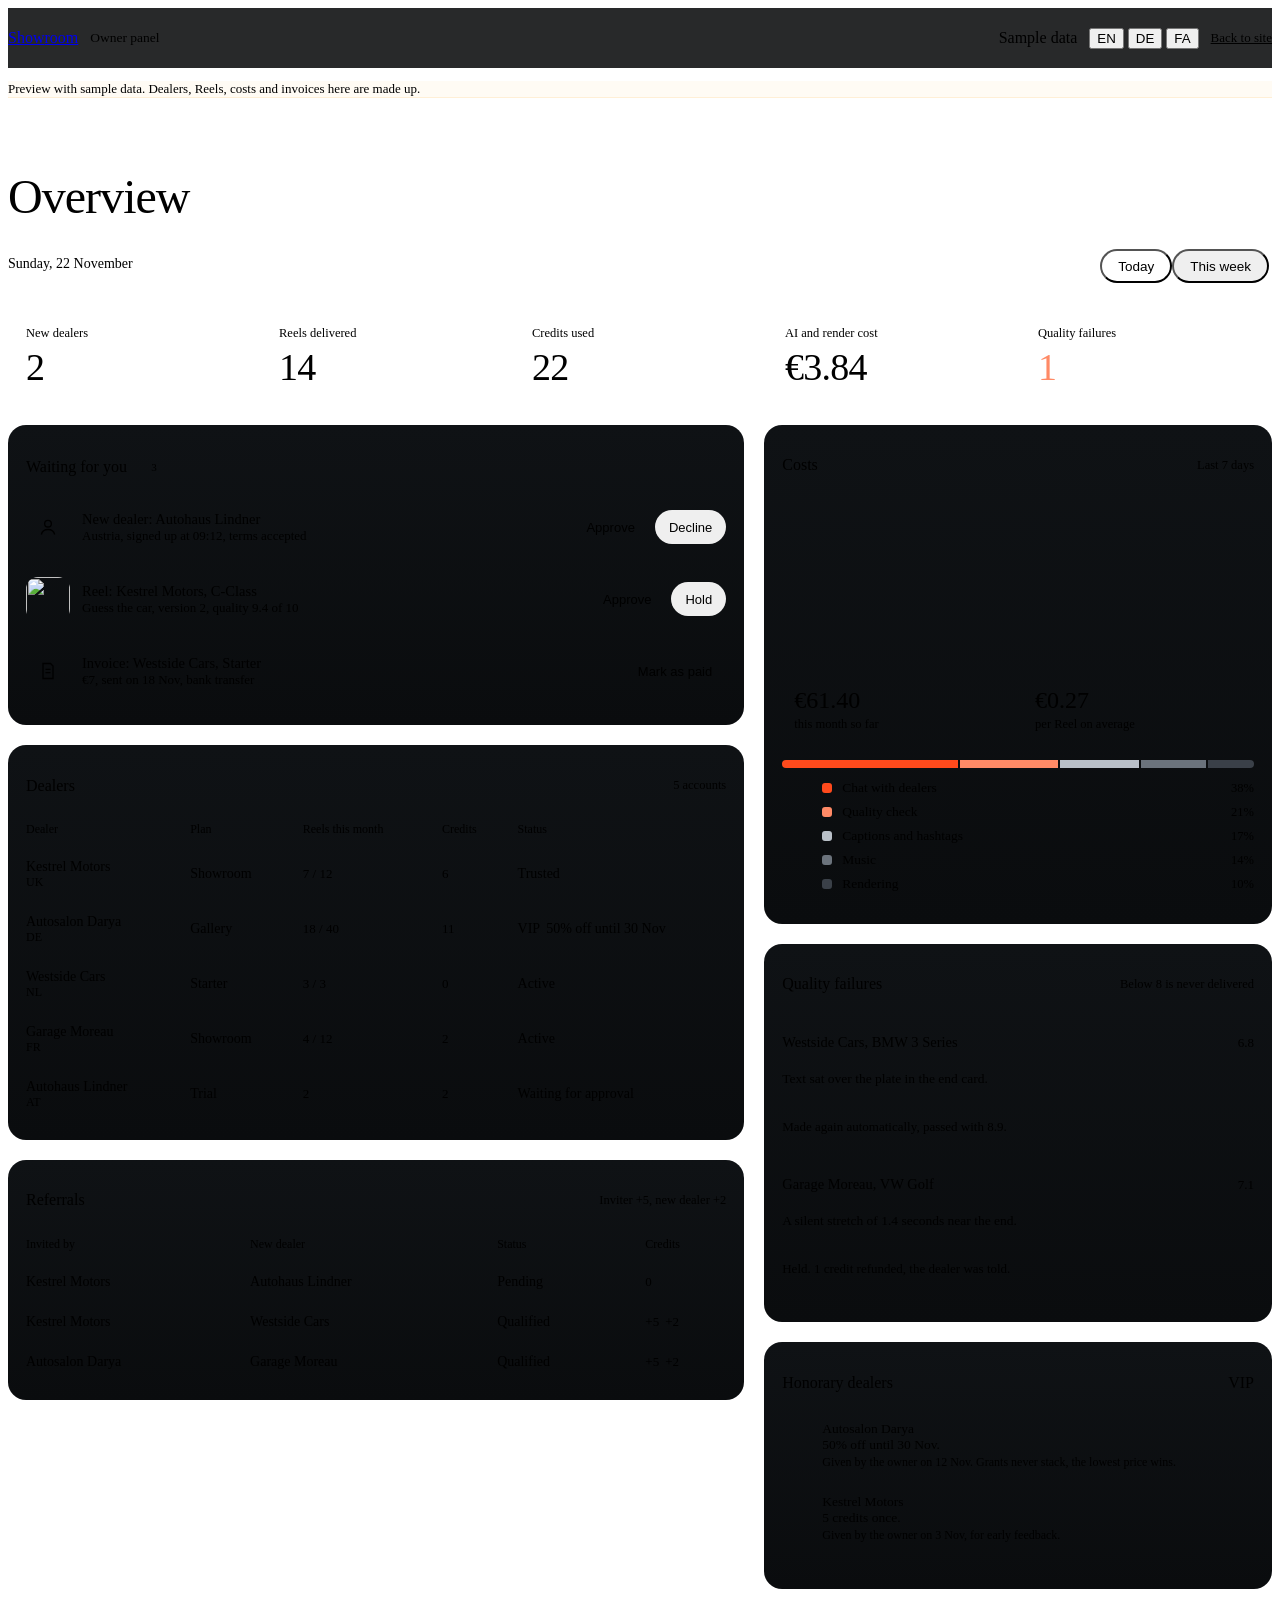
==== admin.html @ 6ef26a25 "preview: admin.html" ====
<!doctype html>
<html lang="en" dir="ltr">
<head>
<meta charset="utf-8">
<meta name="viewport" content="width=device-width, initial-scale=1, viewport-fit=cover">
<title>Showroom: owner panel preview</title>
<meta name="description" content="Preview of the Showroom owner panel with sample data: approvals, dealers, costs, quality failures and referrals.">
<meta name="robots" content="noindex">
<meta name="theme-color" content="#050607">
<link rel="icon" href="data:image/svg+xml,%3Csvg xmlns='http://www.w3.org/2000/svg' viewBox='0 0 32 32'%3E%3Crect width='32' height='32' rx='8' fill='%23050607'/%3E%3Crect x='8' y='15' width='16' height='2.5' fill='%23ff4a1c'/%3E%3C/svg%3E">
<link rel="preconnect" href="https://fonts.googleapis.com">
<link rel="preconnect" href="https://fonts.gstatic.com" crossorigin>
<link href="https://fonts.googleapis.com/css2?family=Inter+Tight:wght@300;400;500;600&family=JetBrains+Mono:wght@400;500&family=Vazirmatn:wght@300;400;500;600&display=swap" rel="stylesheet">
<link rel="stylesheet" href="assets/site.css">
<style>
  .bar-top { position: sticky; top: 0; z-index: 40; display: flex; align-items: center; gap: 12px; height: 60px; padding-inline: var(--gut); background: rgba(5,6,7,.86); -webkit-backdrop-filter: blur(14px); backdrop-filter: blur(14px); border-bottom: 1px solid var(--line); }
  .bar-top .where { color: var(--steel); font-size: 13.5px; white-space: nowrap; }
  .bar-top .sample { margin-inline-start: auto; }
  .bar-top .back { font-size: 13px; color: var(--mist); white-space: nowrap; }
  @media (max-width: 640px) { .bar-top .where, .bar-top .back { display: none; } .bar-top .sample { font-size: 9.5px; padding: 4px 8px; } }
  .notice { padding: 10px var(--gut); font-size: 13px; color: var(--warn); background: rgba(255,184,77,.06); border-bottom: 1px solid rgba(255,184,77,.18); }
  main { padding-block: 28px 64px; }
  .head { display: flex; flex-wrap: wrap; justify-content: space-between; align-items: flex-end; gap: 16px; margin-bottom: 22px; }
  .head h1 { font-weight: 300; font-size: clamp(30px, 4vw, 48px); letter-spacing: -.02em; line-height: 1.1; }
  [dir="rtl"] .head h1 { letter-spacing: 0; }
  .head p { color: var(--steel); font-size: 14px; margin-top: 6px; }
  .seg { display: inline-flex; padding: 3px; border-radius: 999px; border: 1px solid var(--line-2); }
  .seg button { height: 34px; padding: 0 16px; border-radius: 999px; font-size: 13.5px; color: var(--steel); }
  .seg button[aria-pressed="true"] { background: var(--fog); color: var(--accent-ink); }
  .kpis { display: grid; grid-template-columns: repeat(2, minmax(0, 1fr)); gap: 1px; background: var(--line); border: 1px solid var(--line); border-radius: 18px; overflow: hidden; margin-bottom: 20px; }
  @media (min-width: 700px) { .kpis { grid-template-columns: repeat(3, minmax(0, 1fr)); } }
  @media (min-width: 1100px) { .kpis { grid-template-columns: repeat(5, minmax(0, 1fr)); } }
  .kpi { background: var(--black); padding: 18px 18px 16px; min-width: 0; }
  .kpi span { display: block; font-size: 12.5px; color: var(--steel); }
  .kpi b { display: block; margin-top: 6px; font-size: clamp(28px, 3vw, 38px); font-weight: 300; letter-spacing: -.02em; line-height: 1.1; }
  .kpi.bad b { color: #ff8a66; }
  .kpi small { display: block; margin-top: 4px; font-size: 12px; color: var(--steel); }
  .kpi:last-child:nth-child(odd) { grid-column: 1 / -1; }
  @media (min-width: 700px) { .kpi:last-child:nth-child(odd) { grid-column: auto; } }
  .cols { display: grid; gap: 20px; }
  @media (min-width: 1100px) { .cols { grid-template-columns: minmax(0, 1.45fr) minmax(0, 1fr); align-items: start; } }
  .col { display: grid; gap: 20px; min-width: 0; }
  .box { border: 1px solid var(--line); border-radius: 18px; background: linear-gradient(180deg, #0f1215, #0a0c0e); padding: 18px; min-width: 0; }
  .box-h { display: flex; justify-content: space-between; align-items: center; gap: 12px; margin-bottom: 14px; }
  .box-h h2 { font-size: 16px; font-weight: 500; display: flex; align-items: center; gap: 10px; }
  .count { font-family: var(--mono); font-size: 11px; min-width: 22px; height: 22px; padding: 0 6px; border-radius: 999px; display: inline-grid; place-items: center; background: var(--accent); color: var(--accent-ink); }
  .box-h small { color: var(--steel); font-size: 12.5px; }

  /* approvals */
  .ap { display: grid; grid-template-columns: 44px minmax(0, 1fr); gap: 12px; padding: 14px 0; border-top: 1px solid var(--line); align-items: center; }
  .ap:first-of-type { border-top: 0; padding-top: 0; }
  .ap .ic { width: 44px; height: 44px; border-radius: 12px; display: grid; place-items: center; background: var(--graphite-2); border: 1px solid var(--line); overflow: hidden; }
  .ap .ic img { width: 100%; height: 100%; object-fit: cover; }
  .ap .ic svg { width: 20px; height: 20px; color: var(--mist); }
  .ap b { display: block; font-weight: 500; font-size: 14.5px; }
  .ap span.d { display: block; color: var(--steel); font-size: 13px; }
  .ap .acts { grid-column: 1 / -1; display: flex; flex-wrap: wrap; gap: 6px; }
  @media (min-width: 640px) { .ap { grid-template-columns: 44px minmax(0, 1fr) auto; } .ap .acts { grid-column: auto; } }
  .acts button { height: 34px; padding: 0 14px; border-radius: 999px; border: 1px solid var(--line-2); font-size: 13px; white-space: nowrap; }
  .acts button:hover { background: rgba(255,255,255,.06); }
  .acts button.go { background: var(--accent); border-color: var(--accent); color: var(--accent-ink); font-weight: 500; }
  .empty { color: var(--steel); font-size: 14px; padding: 8px 0; display: none; }

  /* tables that become cards on phones */
  table { width: 100%; border-collapse: collapse; font-size: 14px; }
  th { text-align: start; font-weight: 400; font-size: 12px; color: var(--steel); padding: 0 10px 10px; white-space: nowrap; }
  td { padding: 12px 10px; border-top: 1px solid var(--line); vertical-align: middle; }
  th:first-child, td:first-child { padding-inline-start: 0; }
  th:last-child, td:last-child { padding-inline-end: 0; }
  td .nm { font-weight: 500; direction: ltr; unicode-bidi: isolate; }
  td .sub { display: block; color: var(--steel); font-size: 12px; }
  .badges { display: flex; flex-wrap: wrap; gap: 6px; }
  .mono { font-family: var(--mono); font-size: 13px; direction: ltr; unicode-bidi: isolate; }
  @media (max-width: 767px) {
    table, tbody, tr, td { display: block; width: 100%; }
    thead { display: none; }
    tr { padding: 12px 0; border-top: 1px solid var(--line); }
    tr:first-child { border-top: 0; padding-top: 0; }
    td { border: 0; padding: 4px 0; display: flex; justify-content: space-between; align-items: center; gap: 12px; }
    td::before { content: attr(data-label); color: var(--steel); font-size: 12.5px; flex: none; }
    td.first { display: block; padding-bottom: 6px; }
    td.first::before { content: none; }
  }

  /* costs */
  .chart { display: grid; grid-template-columns: repeat(7, minmax(0, 1fr)); gap: 8px; align-items: end; height: 150px; padding-top: 8px; direction: ltr; }
  [dir="rtl"] .chart { direction: rtl; }
  .chart .c { display: grid; grid-template-rows: 1fr auto auto; gap: 6px; height: 100%; text-align: center; min-width: 0; }
  .chart .c i { align-self: end; display: block; border-radius: 6px 6px 2px 2px; background: linear-gradient(180deg, rgba(255,255,255,.28), rgba(255,255,255,.12)); transform-origin: bottom; }
  .chart .c.now i { background: linear-gradient(180deg, #ff6a40, var(--accent)); box-shadow: 0 0 18px rgba(255,74,28,.35); }
  .chart .c span { font-family: var(--mono); font-size: 10.5px; color: var(--steel); }
  .chart .c em { font-style: normal; font-family: var(--mono); font-size: 10.5px; color: var(--mist); }
  .totals { margin-top: 16px; display: grid; grid-template-columns: 1fr 1fr; gap: 10px; }
  .totals div { border: 1px solid var(--line); border-radius: 12px; padding: 12px; }
  .totals b { display: block; font-size: 24px; font-weight: 300; }
  .totals span { font-size: 12.5px; color: var(--steel); }
  .split { margin-top: 16px; display: flex; height: 8px; border-radius: 4px; overflow: hidden; gap: 2px; }
  .split i { display: block; height: 100%; }
  .legend { margin-top: 12px; list-style: none; display: grid; gap: 8px; font-size: 13.5px; }
  .legend li { display: grid; grid-template-columns: 10px 1fr auto; gap: 10px; align-items: center; }
  .legend li i { width: 10px; height: 10px; border-radius: 3px; }
  .legend li b { font-family: var(--mono); font-weight: 400; font-size: 12.5px; color: var(--mist); }

  /* qa */
  .qa { padding: 14px 0; border-top: 1px solid var(--line); display: grid; gap: 6px; }
  .qa:first-of-type { border-top: 0; padding-top: 0; }
  .qa-h { display: flex; justify-content: space-between; gap: 10px; align-items: center; }
  .qa-h b { font-weight: 500; font-size: 14.5px; }
  .qa p { color: var(--mist); font-size: 13.5px; }
  .qa .res { font-size: 13px; color: var(--steel); }
  .log { list-style: none; display: grid; gap: 0; }
  .log li { padding: 12px 0; border-top: 1px solid var(--line); font-size: 13.5px; color: var(--mist); }
  .log li:first-child { border-top: 0; padding-top: 0; }
  .log b { color: var(--fog); font-weight: 500; }
  .log small { display: block; color: var(--steel); font-size: 12px; margin-top: 2px; }
</style>
</head>
<body>
<header class="bar-top">
  <a class="logo" href="index.html" aria-label="Showroom">Show<i></i>room</a>
  <span class="where" data-t="where">Owner panel</span>
  <span class="sample" data-t="sample">Sample data</span>
  <div class="langs" role="group" aria-label="Language">
    <button type="button" data-lang="en" aria-pressed="true">EN</button>
    <button type="button" data-lang="de" aria-pressed="false">DE</button>
    <button type="button" data-lang="fa" aria-pressed="false">FA</button>
  </div>
  <a class="back" href="index.html" data-t="back">Back to site</a>
</header>
<p class="notice" data-t="notice">Preview with sample data. Dealers, Reels, costs and invoices here are made up.</p>

<main class="wrap">
  <div class="head">
    <div><h1 data-t="h1">Overview</h1><p data-t="date">Sunday, 22 November</p></div>
    <div class="seg" role="group" data-ta="range">
      <button type="button" data-r="day" aria-pressed="true" data-t="r_day">Today</button>
      <button type="button" data-r="week" aria-pressed="false" data-t="r_week">This week</button>
    </div>
  </div>

  <div class="kpis" id="kpis">
    <div class="kpi"><span data-t="k1">New dealers</span><b data-k="dealers">2</b></div>
    <div class="kpi"><span data-t="k2">Reels delivered</span><b data-k="reels">14</b></div>
    <div class="kpi"><span data-t="k3">Credits used</span><b data-k="credits">22</b></div>
    <div class="kpi"><span data-t="k4">AI and render cost</span><b data-k="cost">€3.84</b></div>
    <div class="kpi bad"><span data-t="k5">Quality failures</span><b data-k="qa">1</b></div>
  </div>

  <div class="cols">
    <div class="col">
      <section class="box" aria-labelledby="ap-h">
        <div class="box-h"><h2 id="ap-h"><span data-t="ap_h">Waiting for you</span><span class="count" id="apn">3</span></h2></div>
        <div id="aps">
          <div class="ap">
            <span class="ic"><svg viewBox="0 0 24 24" fill="none" stroke="currentColor" stroke-width="1.6" aria-hidden="true"><circle cx="12" cy="8" r="4"/><path d="M4 21c1-4 4-6 8-6s7 2 8 6"/></svg></span>
            <div><b data-t="ap1">New dealer: Autohaus Lindner</b><span class="d" data-t="ap1d">Austria, signed up at 09:12, terms accepted</span></div>
            <div class="acts"><button type="button" class="go" data-t="b_ok">Approve</button><button type="button" data-t="b_no">Decline</button></div>
          </div>
          <div class="ap">
            <span class="ic"><img src="assets/reel-front.jpg" alt="" width="540" height="960"></span>
            <div><b data-t="ap2">Reel: Kestrel Motors, C-Class</b><span class="d" data-t="ap2d">Guess the car, version 2, quality 9.4 of 10</span></div>
            <div class="acts"><button type="button" class="go" data-t="b_ok">Approve</button><button type="button" data-t="b_hold">Hold</button></div>
          </div>
          <div class="ap">
            <span class="ic"><svg viewBox="0 0 24 24" fill="none" stroke="currentColor" stroke-width="1.6" aria-hidden="true"><path d="M6 3h9l3 3v15H6z"/><path d="M9 10h6M9 14h6"/></svg></span>
            <div><b data-t="ap3">Invoice: Westside Cars, Starter</b><span class="d" data-t="ap3d">€7, sent on 18 Nov, bank transfer</span></div>
            <div class="acts"><button type="button" class="go" data-t="b_paid">Mark as paid</button></div>
          </div>
        </div>
        <p class="empty" id="apEmpty" data-t="ap_empty">Nothing is waiting. Well done.</p>
      </section>

      <section class="box" aria-labelledby="dl-h">
        <div class="box-h"><h2 id="dl-h" data-t="dl_h">Dealers</h2><small data-t="dl_s">5 accounts</small></div>
        <table>
          <thead><tr><th data-t="c_d">Dealer</th><th data-t="c_p">Plan</th><th data-t="c_r">Reels this month</th><th data-t="c_c">Credits</th><th data-t="c_s">Status</th></tr></thead>
          <tbody>
            <tr><td class="first"><span class="nm">Kestrel Motors</span><span class="sub">UK</span></td><td data-l="c_p">Showroom</td><td data-l="c_r"><span class="mono">7 / 12</span></td><td data-l="c_c"><span class="mono">6</span></td><td data-l="c_s"><span class="pill ok" data-t="s_trust">Trusted</span></td></tr>
            <tr><td class="first"><span class="nm">Autosalon Darya</span><span class="sub">DE</span></td><td data-l="c_p">Gallery</td><td data-l="c_r"><span class="mono">18 / 40</span></td><td data-l="c_c"><span class="mono">11</span></td><td data-l="c_s"><span class="badges"><span class="pill vip">VIP</span><span class="pill" data-t="s_vip">50% off until 30 Nov</span></span></td></tr>
            <tr><td class="first"><span class="nm">Westside Cars</span><span class="sub">NL</span></td><td data-l="c_p">Starter</td><td data-l="c_r"><span class="mono">3 / 3</span></td><td data-l="c_c"><span class="mono">0</span></td><td data-l="c_s"><span class="pill" data-t="s_act">Active</span></td></tr>
            <tr><td class="first"><span class="nm">Garage Moreau</span><span class="sub">FR</span></td><td data-l="c_p">Showroom</td><td data-l="c_r"><span class="mono">4 / 12</span></td><td data-l="c_c"><span class="mono">2</span></td><td data-l="c_s"><span class="pill" data-t="s_act">Active</span></td></tr>
            <tr><td class="first"><span class="nm">Autohaus Lindner</span><span class="sub">AT</span></td><td data-l="c_p" data-t="trial">Trial</td><td data-l="c_r"><span class="mono">2</span></td><td data-l="c_c"><span class="mono">2</span></td><td data-l="c_s"><span class="pill warn" data-t="s_wait">Waiting for approval</span></td></tr>
          </tbody>
        </table>
      </section>

      <section class="box" aria-labelledby="rf-h">
        <div class="box-h"><h2 id="rf-h" data-t="rf_h">Referrals</h2><small data-t="rf_s">Inviter +5, new dealer +2</small></div>
        <table>
          <thead><tr><th data-t="c_inv">Invited by</th><th data-t="c_new">New dealer</th><th data-t="c_st">Status</th><th data-t="c_cr">Credits</th></tr></thead>
          <tbody>
            <tr><td class="first"><span class="nm">Kestrel Motors</span></td><td data-l="c_new"><span class="nm">Autohaus Lindner</span></td><td data-l="c_st"><span class="pill warn" data-t="pend">Pending</span></td><td data-l="c_cr"><span class="mono">0</span></td></tr>
            <tr><td class="first"><span class="nm">Kestrel Motors</span></td><td data-l="c_new"><span class="nm">Westside Cars</span></td><td data-l="c_st"><span class="pill ok" data-t="qual">Qualified</span></td><td data-l="c_cr"><span class="badges"><span class="pill mono">+5</span><span class="pill mono">+2</span></span></td></tr>
            <tr><td class="first"><span class="nm">Autosalon Darya</span></td><td data-l="c_new"><span class="nm">Garage Moreau</span></td><td data-l="c_st"><span class="pill ok" data-t="qual">Qualified</span></td><td data-l="c_cr"><span class="badges"><span class="pill mono">+5</span><span class="pill mono">+2</span></span></td></tr>
          </tbody>
        </table>
      </section>
    </div>

    <div class="col">
      <section class="box" aria-labelledby="cs-h">
        <div class="box-h"><h2 id="cs-h" data-t="cs_h">Costs</h2><small data-t="cs_s">Last 7 days</small></div>
        <div class="chart" id="chart" aria-hidden="true"></div>
        <div class="totals">
          <div><b class="ltr" data-t="cs_m">€61.40</b><span data-t="cs_ml">this month so far</span></div>
          <div><b class="ltr" data-t="cs_r">€0.27</b><span data-t="cs_rl">per Reel on average</span></div>
        </div>
        <div class="split" aria-hidden="true"><i style="flex:38;background:#ff4a1c"></i><i style="flex:21;background:#ff8a66"></i><i style="flex:17;background:#b9c0c8"></i><i style="flex:14;background:#6b737c"></i><i style="flex:10;background:#3a4048"></i></div>
        <ul class="legend">
          <li><i style="background:#ff4a1c"></i><span data-t="x1">Chat with dealers</span><b>38%</b></li>
          <li><i style="background:#ff8a66"></i><span data-t="x2">Quality check</span><b>21%</b></li>
          <li><i style="background:#b9c0c8"></i><span data-t="x3">Captions and hashtags</span><b>17%</b></li>
          <li><i style="background:#6b737c"></i><span data-t="x4">Music</span><b>14%</b></li>
          <li><i style="background:#3a4048"></i><span data-t="x5">Rendering</span><b>10%</b></li>
        </ul>
      </section>

      <section class="box" aria-labelledby="qa-h">
        <div class="box-h"><h2 id="qa-h" data-t="qa_h">Quality failures</h2><small data-t="qa_s">Below 8 is never delivered</small></div>
        <div class="qa">
          <div class="qa-h"><b><span class="ltr">Westside Cars</span>, BMW 3 Series</b><span class="pill warn mono">6.8</span></div>
          <p data-t="qa1">Text sat over the plate in the end card.</p>
          <p class="res" data-t="qa1r">Made again automatically, passed with 8.9.</p>
        </div>
        <div class="qa">
          <div class="qa-h"><b><span class="ltr">Garage Moreau</span>, VW Golf</b><span class="pill warn mono">7.1</span></div>
          <p data-t="qa2">A silent stretch of 1.4 seconds near the end.</p>
          <p class="res" data-t="qa2r">Held. 1 credit refunded, the dealer was told.</p>
        </div>
      </section>

      <section class="box" aria-labelledby="hn-h">
        <div class="box-h"><h2 id="hn-h" data-t="hn_h">Honorary dealers</h2><span class="pill vip">VIP</span></div>
        <ul class="log">
          <li><b class="ltr" style="display:block">Autosalon Darya</b><span data-t="hn1">50% off until 30 Nov.</span><small data-t="hn1s">Given by the owner on 12 Nov. Grants never stack, the lowest price wins.</small></li>
          <li><b class="ltr" style="display:block">Kestrel Motors</b><span data-t="hn2">5 credits once.</span><small data-t="hn2s">Given by the owner on 3 Nov, for early feedback.</small></li>
        </ul>
      </section>
    </div>
  </div>
</main>

<script>
window.T = {
  en: {
    _title: "Showroom: owner panel preview", where: "Owner panel", sample: "Sample data", back: "Back to site",
    notice: "Preview with sample data. Dealers, Reels, costs and invoices here are made up.",
    h1: "Overview", date: "Sunday, 22 November", range: "Time range", r_day: "Today", r_week: "This week",
    k1: "New dealers", k2: "Reels delivered", k3: "Credits used", k4: "AI and render cost", k5: "Quality failures",
    ap_h: "Waiting for you", ap1: "New dealer: Autohaus Lindner", ap1d: "Austria, signed up at 09:12, terms accepted",
    ap2: "Reel: Kestrel Motors, C-Class", ap2d: "Guess the car, version 2, quality 9.4 of 10",
    ap3: "Invoice: Westside Cars, Starter", ap3d: "€7, sent on 18 Nov, bank transfer",
    b_ok: "Approve", b_no: "Decline", b_hold: "Hold", b_paid: "Mark as paid", ap_empty: "Nothing is waiting. Well done.", done: "Done (sample only)",
    dl_h: "Dealers", dl_s: "5 accounts", c_d: "Dealer", c_p: "Plan", c_r: "Reels this month", c_c: "Credits", c_s: "Status",
    s_trust: "Trusted", s_vip: "50% off until 30 Nov", s_act: "Active", s_wait: "Waiting for approval", trial: "Trial",
    rf_h: "Referrals", rf_s: "Inviter +5, new dealer +2", c_inv: "Invited by", c_new: "New dealer", c_st: "Status", c_cr: "Credits", pend: "Pending", qual: "Qualified",
    cs_h: "Costs", cs_s: "Last 7 days", cs_m: "€61.40", cs_ml: "this month so far", cs_r: "€0.27", cs_rl: "per Reel on average",
    x1: "Chat with dealers", x2: "Quality check", x3: "Captions and hashtags", x4: "Music", x5: "Rendering",
    qa_h: "Quality failures", qa_s: "Below 8 is never delivered",
    qa1: "Text sat over the plate in the end card.", qa1r: "Made again automatically, passed with 8.9.",
    qa2: "A silent stretch of 1.4 seconds near the end.", qa2r: "Held. 1 credit refunded, the dealer was told.",
    hn_h: "Honorary dealers", hn1: "50% off until 30 Nov.", hn1s: "Given by the owner on 12 Nov. Grants never stack, the lowest price wins.",
    hn2: "5 credits once.", hn2s: "Given by the owner on 3 Nov, for early feedback.",
    days: ["16", "17", "18", "19", "20", "21", "22"]
  },
  de: {
    _title: "Showroom: Inhaber-Panel (Vorschau)", where: "Inhaber-Panel", sample: "Beispieldaten", back: "Zur Website",
    notice: "Vorschau mit Beispieldaten. Händler, Reels, Kosten und Rechnungen hier sind erfunden.",
    h1: "Übersicht", date: "Sonntag, 22. November", range: "Zeitraum", r_day: "Heute", r_week: "Diese Woche",
    k1: "Neue Händler", k2: "Gelieferte Reels", k3: "Genutzte Credits", k4: "KI- und Renderkosten", k5: "Qualitätsfehler",
    ap_h: "Wartet auf dich", ap1: "Neuer Händler: Autohaus Lindner", ap1d: "Österreich, angemeldet um 09:12, AGB akzeptiert",
    ap2: "Reel: Kestrel Motors, C-Klasse", ap2d: "Rate das Auto, Version 2, Qualität 9,4 von 10",
    ap3: "Rechnung: Westside Cars, Starter", ap3d: "7 €, gesendet am 18. Nov., Überweisung",
    b_ok: "Freigeben", b_no: "Ablehnen", b_hold: "Anhalten", b_paid: "Als bezahlt markieren", ap_empty: "Nichts wartet. Gut gemacht.", done: "Erledigt (nur Beispiel)",
    dl_h: "Händler", dl_s: "5 Konten", c_d: "Händler", c_p: "Paket", c_r: "Reels im Monat", c_c: "Credits", c_s: "Status",
    s_trust: "Vertraut", s_vip: "50 % Rabatt bis 30. Nov.", s_act: "Aktiv", s_wait: "Wartet auf Freigabe", trial: "Probemonat",
    rf_h: "Empfehlungen", rf_s: "Einlader +5, neuer Händler +2", c_inv: "Eingeladen von", c_new: "Neuer Händler", c_st: "Status", c_cr: "Credits", pend: "Offen", qual: "Qualifiziert",
    cs_h: "Kosten", cs_s: "Letzte 7 Tage", cs_m: "61,40 €", cs_ml: "in diesem Monat bisher", cs_r: "0,27 €", cs_rl: "pro Reel im Schnitt",
    x1: "Chat mit Händlern", x2: "Qualitätsprüfung", x3: "Captions und Hashtags", x4: "Musik", x5: "Rendern",
    qa_h: "Qualitätsfehler", qa_s: "Unter 8 wird nie geliefert",
    qa1: "Text lag auf der Endkarte über dem Kennzeichen.", qa1r: "Automatisch neu gemacht, mit 8,9 bestanden.",
    qa2: "Eine stille Stelle von 1,4 Sekunden kurz vor Schluss.", qa2r: "Angehalten. 1 Credit erstattet, der Händler wurde informiert.",
    hn_h: "Ehrenhändler", hn1: "50 % Rabatt bis 30. Nov.", hn1s: "Vergeben vom Inhaber am 12. Nov. Vergünstigungen addieren sich nie, der niedrigste Preis gilt.",
    hn2: "Einmalig 5 Credits.", hn2s: "Vergeben vom Inhaber am 3. Nov., für frühes Feedback."
  },
  fa: {
    _title: "Showroom: پیش‌نمایش پنل مدیر", where: "پنل مدیر", sample: "داده‌ی نمونه", back: "بازگشت به سایت",
    notice: "این صفحه فقط پیش‌نمایش با داده‌های نمونه است. نمایشگاه‌ها، ریلزها، هزینه‌ها و فاکتورها ساختگی‌اند.",
    h1: "نمای کلی", date: "یکشنبه، ۲۲ نوامبر", range: "بازه‌ی زمانی", r_day: "امروز", r_week: "این هفته",
    k1: "نمایشگاه تازه", k2: "ریلز تحویل‌شده", k3: "اعتبار مصرف‌شده", k4: "هزینه‌ی هوش مصنوعی و ساخت", k5: "رد شده در بررسی کیفیت",
    ap_h: "منتظر تو", ap1: "نمایشگاه تازه: Autohaus Lindner", ap1d: "اتریش، ثبت‌نام ساعت ۰۹:۱۲، شرایط را پذیرفته",
    ap2: "ریلز: Kestrel Motors، سی‌کلاس", ap2d: "حدس بزن کدام ماشین، نسخه‌ی ۲، کیفیت ۹٫۴ از ۱۰",
    ap3: "فاکتور: Westside Cars، بسته‌ی Starter", ap3d: "۷ یورو، فرستاده‌شده در ۱۸ نوامبر، واریز بانکی",
    b_ok: "تأیید", b_no: "رد", b_hold: "نگه دار", b_paid: "پرداخت شد", ap_empty: "چیزی منتظر نیست. عالی.", done: "انجام شد (فقط نمونه)",
    dl_h: "نمایشگاه‌ها", dl_s: "۵ حساب", c_d: "نمایشگاه", c_p: "بسته", c_r: "ریلزهای این ماه", c_c: "اعتبار", c_s: "وضعیت",
    s_trust: "مورد اعتماد", s_vip: "۵۰٪ تخفیف تا ۳۰ نوامبر", s_act: "فعال", s_wait: "منتظر تأیید", trial: "ماه آزمایشی",
    rf_h: "دعوت‌ها", rf_s: "دعوت‌کننده ۵ اعتبار، تازه‌وارد ۲ اعتبار", c_inv: "دعوت‌کننده", c_new: "نمایشگاه تازه", c_st: "وضعیت", c_cr: "اعتبار", pend: "در انتظار", qual: "کامل شد",
    cs_h: "هزینه‌ها", cs_s: "۷ روز گذشته", cs_m: "۶۱٫۴۰ یورو", cs_ml: "از اول این ماه", cs_r: "۰٫۲۷ یورو", cs_rl: "به‌طور میانگین برای هر ریلز",
    x1: "چت با نمایشگاه‌ها", x2: "بررسی کیفیت", x3: "متن پست و هشتگ", x4: "آهنگ", x5: "ساخت ویدیو",
    qa_h: "رد شده در بررسی کیفیت", qa_s: "زیر ۸ هیچ‌وقت تحویل نمی‌شود",
    qa1: "در کارت آخر، متن روی پلاک افتاده بود.", qa1r: "خودکار دوباره ساخته شد و با ۸٫۹ قبول شد.",
    qa2: "نزدیک آخر ویدیو ۱٫۴ ثانیه بی‌صدا بود.", qa2r: "نگه داشته شد. ۱ اعتبار برگشت و به نمایشگاه خبر داده شد.",
    hn_h: "کاربران افتخاری", hn1: "۵۰٪ تخفیف تا ۳۰ نوامبر.", hn1s: "مدیر در ۱۲ نوامبر داده است. امتیازها روی هم جمع نمی‌شوند و کمترین قیمت حساب می‌شود.",
    hn2: "یک بار ۵ اعتبار.", hn2s: "مدیر در ۳ نوامبر داده است، برای نظرهای اولیه.",
    days: ["۱۶", "۱۷", "۱۸", "۱۹", "۲۰", "۲۱", "۲۲"]
  }
};
</script>
<script src="assets/site.js"></script>
<script src="https://cdnjs.cloudflare.com/ajax/libs/gsap/3.12.5/gsap.min.js"></script>
<script>
(function () {
  const SR = window.SR, G = window.gsap && !SR.reduce ? window.gsap : null;
  const COST = [2.10, 2.90, 3.40, 2.20, 3.10, 2.20, 3.84];
  const DATA = { day: { dealers: 2, reels: 14, credits: 22, cost: 3.84, qa: 1 }, week: { dealers: 5, reels: 71, credits: 104, cost: 19.74, qa: 4 } };
  let range = "day";
  const money = (v) => { const s = v.toFixed(2); return SR.lang === "de" ? s.replace(".", ",") + " €" : SR.lang === "fa" ? SR.digits(s) + " یورو" : "€" + s; };
  function paintKpis(anim) {
    const d = DATA[range];
    document.querySelectorAll("[data-k]").forEach((b) => {
      const k = b.dataset.k, v = d[k];
      const show = (x) => { b.textContent = k === "cost" ? money(x) : SR.digits(Math.round(x)); };
      if (G && anim) { const o = { x: 0 }; G.to(o, { x: v, duration: .9, ease: "power3.out", onUpdate: () => show(o.x) }); } else show(v);
    });
  }
  function paintChart(anim) {
    const ch = document.getElementById("chart"), days = SR.tr("days") || T.en.days, max = Math.max(...COST);
    ch.innerHTML = COST.map((v, i) => `<div class="c${i === 6 ? " now" : ""}"><i style="height:${Math.round((v / max) * 100)}%"></i><em>${SR.digits(v.toFixed(1))}</em><span>${days[i]}</span></div>`).join("");
    if (G && anim) G.from("#chart i", { scaleY: 0, stagger: .06, duration: .8, ease: "expo.out" });
  }
  function labels() { document.querySelectorAll("td[data-l]").forEach((td) => td.setAttribute("data-label", SR.tr(td.dataset.l))); }
  document.querySelectorAll(".seg button").forEach((b) => b.addEventListener("click", () => {
    range = b.dataset.r;
    document.querySelectorAll(".seg button").forEach((x) => x.setAttribute("aria-pressed", String(x === b)));
    paintKpis(true);
  }));
  // approvals: act on one, it leaves the list
  document.getElementById("aps").addEventListener("click", (e) => {
    const b = e.target.closest(".acts button"); if (!b) return;
    const row = b.closest(".ap");
    const gone = () => {
      row.remove();
      const n = document.querySelectorAll("#aps .ap").length;
      document.getElementById("apn").textContent = SR.digits(n);
      if (!n) document.getElementById("apEmpty").style.display = "block";
    };
    SR.toast(SR.tr("done"));
    if (G) G.to(row, { opacity: 0, x: SR.lang === "fa" ? -30 : 30, duration: .45, ease: "power3.in", onComplete: gone }); else gone();
  });
  SR.onLang(() => { paintKpis(false); paintChart(false); labels(); document.getElementById("apn").textContent = SR.digits(document.querySelectorAll("#aps .ap").length); });
  paintKpis(false); paintChart(false); labels(); document.getElementById("apn").textContent = SR.digits(3);
  if (G) {
    G.from(".kpi", { y: 16, opacity: 0, stagger: .07, duration: .8, ease: "expo.out" });
    G.from(".box", { y: 24, opacity: 0, stagger: .08, duration: .9, ease: "expo.out", delay: .2 });
    G.from("#chart i", { scaleY: 0, stagger: .06, duration: 1, ease: "expo.out", delay: .5 });
    paintKpis(true);
  }
  window.SRD = { kpi: () => document.querySelector('[data-k="reels"]').textContent };
})();
</script>
</body>
</html>
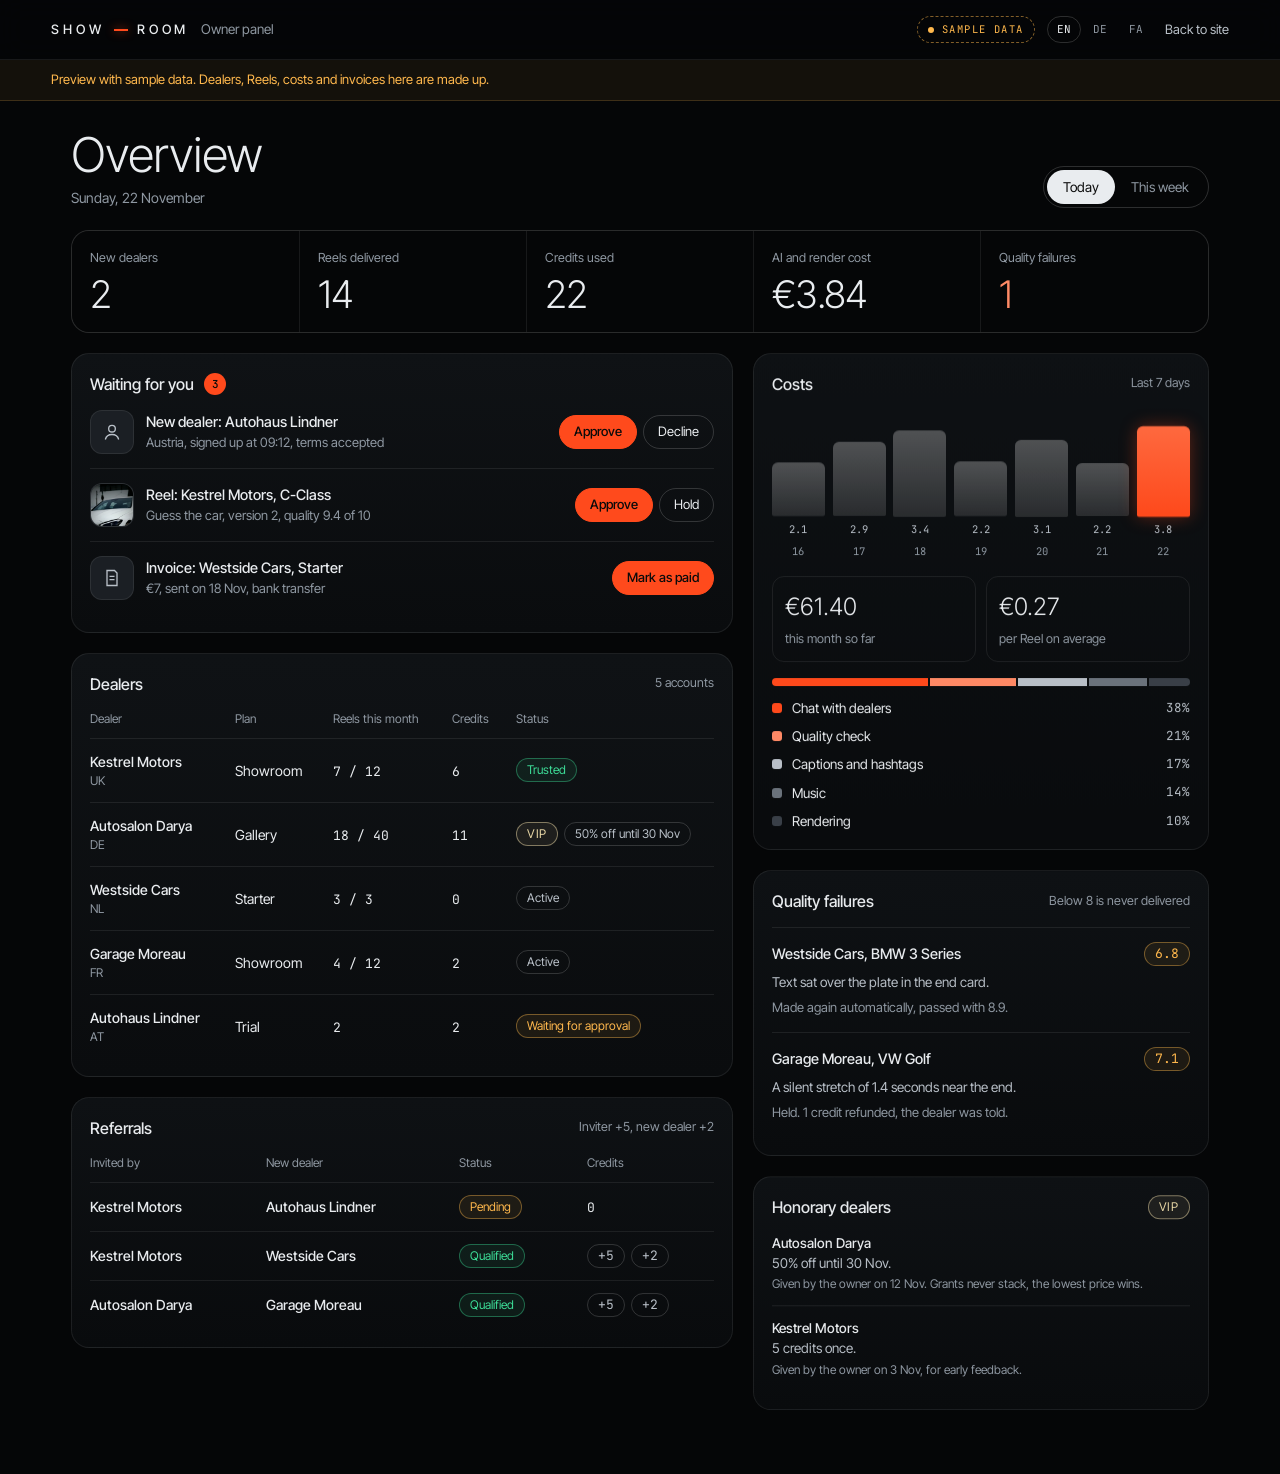
==== commit 09f6eaca: "site: QA round 2 fixes" ====
--- a/admin.html
+++ b/admin.html
@@ -17,7 +17,7 @@
   .bar-top .where { color: var(--steel); font-size: 13.5px; white-space: nowrap; }
   .bar-top .sample { margin-inline-start: auto; }
   .bar-top .back { font-size: 13px; color: var(--mist); white-space: nowrap; }
-  @media (max-width: 640px) { .bar-top .where, .bar-top .back { display: none; } .bar-top .sample { font-size: 9.5px; padding: 4px 8px; } }
+  @media (max-width: 640px) { .bar-top .where, .bar-top .back { display: none; } .bar-top .sample { display: none; } .bar-top .langs { margin-inline-start: auto; } }
   .notice { padding: 10px var(--gut); font-size: 13px; color: var(--warn); background: rgba(255,184,77,.06); border-bottom: 1px solid rgba(255,184,77,.18); }
   main { padding-block: 28px 64px; }
   .head { display: flex; flex-wrap: wrap; justify-content: space-between; align-items: flex-end; gap: 16px; margin-bottom: 22px; }
--- a/assets/site.css
+++ b/assets/site.css
@@ -0,0 +1,88 @@
+/* Showroom, direction A «Night shift»: shared tokens and chrome for index, app and admin. */
+:root {
+  --black: #050607;
+  --ink: #0a0c0e;
+  --graphite: #111417;
+  --graphite-2: #1b1f24;
+  --graphite-3: #262b32;
+  --line: rgba(255, 255, 255, .08);
+  --line-2: rgba(255, 255, 255, .16);
+  --steel: #8f98a2;
+  --mist: #b9c0c8;
+  --fog: #e9ecef;
+  --accent: #ff4a1c;
+  --accent-ink: #0b0b0b;
+  --accent-soft: rgba(255, 74, 28, .14);
+  --ok: #3ddc97;
+  --warn: #ffb84d;
+  --vip: #e9d8a6;
+  --sans: "Inter Tight", system-ui, -apple-system, "Segoe UI", sans-serif;
+  --mono: "JetBrains Mono", ui-monospace, "SFMono-Regular", Menlo, monospace;
+  --gut: clamp(16px, 4vw, 56px);
+  --max: 1240px;
+  --r: 18px;
+  --ease: cubic-bezier(.16, 1, .3, 1);
+  color-scheme: dark;
+}
+[dir="rtl"] { --sans: "Vazirmatn", system-ui, sans-serif; }
+* { box-sizing: border-box; margin: 0; padding: 0; }
+html { background: var(--black); -webkit-text-size-adjust: 100%; scroll-padding-top: 76px; }
+html, body { overflow-x: clip; }
+body { background: var(--black); color: var(--fog); font-family: var(--sans); line-height: 1.5; -webkit-font-smoothing: antialiased; text-rendering: optimizeLegibility; }
+a { color: inherit; text-decoration: none; }
+button, input, textarea { font: inherit; color: inherit; }
+button { background: none; border: 0; cursor: pointer; }
+img, video, svg { display: block; max-width: 100%; }
+::selection { background: var(--accent); color: var(--accent-ink); }
+:focus-visible { outline: 2px solid var(--accent); outline-offset: 3px; border-radius: 6px; }
+.sr-only { position: absolute; width: 1px; height: 1px; overflow: hidden; clip: rect(0 0 0 0); white-space: nowrap; }
+.wrap { width: 100%; max-width: var(--max); margin-inline: auto; padding-inline: var(--gut); }
+.ltr { direction: ltr; unicode-bidi: isolate; }
+.num { font-variant-numeric: tabular-nums; }
+
+/* logo: SHOW — ROOM with one accent bar */
+.logo { display: inline-flex; align-items: center; gap: 9px; font-weight: 500; letter-spacing: .3em; font-size: 13px; text-transform: uppercase; direction: ltr; white-space: nowrap; }
+.logo i { display: block; width: 14px; height: 2px; background: var(--accent); box-shadow: 0 0 10px rgba(255, 74, 28, .8); }
+
+/* language switch */
+.langs { display: flex; gap: 2px; font-family: var(--mono); font-size: 11px; direction: ltr; }
+.langs button { color: var(--steel); padding: 7px 8px; border-radius: 999px; border: 1px solid transparent; line-height: 1; min-width: 34px; transition: color .2s, border-color .2s; }
+.langs button:hover { color: var(--fog); }
+.langs button[aria-pressed="true"] { color: var(--fog); border-color: var(--line-2); }
+
+/* buttons */
+.btn { display: inline-flex; align-items: center; justify-content: center; gap: 10px; height: 52px; padding: 0 24px; border-radius: 999px; font-size: 15px; font-weight: 500; white-space: nowrap; transition: transform .25s var(--ease), background .25s, border-color .25s, color .25s; }
+.btn svg { width: 18px; height: 18px; flex: none; }
+.btn.primary { background: var(--accent); color: var(--accent-ink); }
+.btn.primary:hover { transform: translateY(-2px); background: #ff5c31; }
+.btn.ghost { border: 1px solid var(--line-2); color: var(--fog); }
+.btn.ghost:hover { background: rgba(255, 255, 255, .06); }
+.btn.sm { height: 38px; padding: 0 16px; font-size: 13.5px; }
+[dir="rtl"] .btn .arrow { transform: scaleX(-1); }
+
+/* small labels */
+.kicker { display: flex; align-items: center; gap: 12px; font-family: var(--mono); font-size: 11px; letter-spacing: .18em; text-transform: uppercase; color: var(--steel); }
+.kicker .idx { color: var(--accent); }
+.kicker .ln { flex: 0 0 28px; height: 1px; background: var(--line-2); }
+[dir="rtl"] .kicker { font-family: var(--sans); letter-spacing: 0; font-size: 13px; }
+[dir="rtl"] .kicker .idx { font-family: var(--mono); font-size: 11px; }
+.pill { display: inline-flex; align-items: center; gap: 6px; height: 24px; padding: 0 10px; border-radius: 999px; font-size: 12px; border: 1px solid var(--line-2); color: var(--mist); white-space: nowrap; }
+.pill.acc { border-color: rgba(255, 74, 28, .5); color: #ff8a66; background: var(--accent-soft); }
+.pill.ok { border-color: rgba(61, 220, 151, .4); color: var(--ok); background: rgba(61, 220, 151, .08); }
+.pill.warn { border-color: rgba(255, 184, 77, .4); color: var(--warn); background: rgba(255, 184, 77, .08); }
+.pill.vip { border-color: rgba(233, 216, 166, .5); color: var(--vip); background: rgba(233, 216, 166, .08); letter-spacing: .06em; }
+.sample { display: inline-flex; align-items: center; gap: 8px; font-family: var(--mono); font-size: 10.5px; letter-spacing: .14em; text-transform: uppercase; color: var(--warn); border: 1px dashed rgba(255, 184, 77, .5); border-radius: 999px; padding: 5px 10px; white-space: nowrap; }
+[dir="rtl"] .sample { font-family: var(--sans); letter-spacing: 0; font-size: 12px; }
+.sample::before { content: ""; width: 6px; height: 6px; border-radius: 50%; background: var(--warn); }
+
+/* film grain overlay used on dark stages */
+.grain { position: absolute; inset: -50%; opacity: .08; pointer-events: none; mix-blend-mode: overlay;
+  background-image: url("data:image/svg+xml,%3Csvg xmlns='http://www.w3.org/2000/svg' width='160' height='160'%3E%3Cfilter id='n'%3E%3CfeTurbulence type='fractalNoise' baseFrequency='.9' numOctaves='2'/%3E%3C/filter%3E%3Crect width='100%25' height='100%25' filter='url(%23n)'/%3E%3C/svg%3E"); }
+
+/* toast */
+.toast { position: fixed; inset-inline: 16px; bottom: 18px; margin-inline: auto; max-width: 420px; z-index: 90; background: var(--graphite-2); border: 1px solid var(--line-2); border-radius: 14px; padding: 12px 16px; font-size: 14px; color: var(--fog); box-shadow: 0 20px 60px rgba(0, 0, 0, .5); opacity: 0; transform: translateY(12px); pointer-events: none; transition: opacity .35s, transform .35s var(--ease); }
+.toast.show { opacity: 1; transform: none; }
+
+@media (prefers-reduced-motion: reduce) {
+  *, *::before, *::after { transition-duration: .01ms !important; animation-duration: .01ms !important; animation-iteration-count: 1 !important; scroll-behavior: auto !important; }
+}
